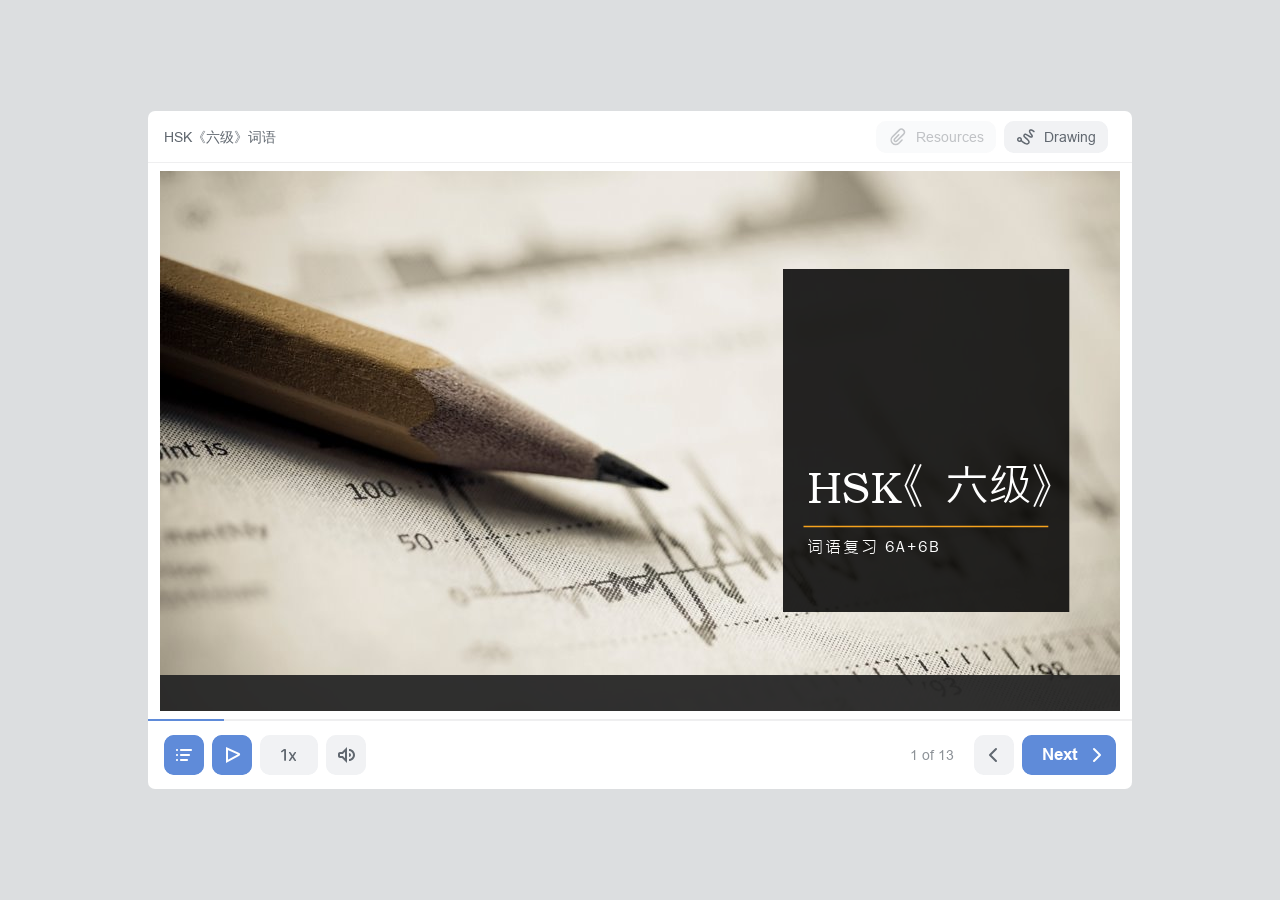
==== index.html @ 20f677ee "Add files via upload" ====
<!DOCTYPE html>
<!-- Created with iSpring --><!-- 976 684 --><!--version 11.7.0.5 --><!--type html --><!--mainFolder ./ -->
<html style=background-color:#dcdee0;>
<head>
    <meta http-equiv="Content-Type" content="text/html;charset=utf-8"/><meta name="viewport" content="width=device-width,initial-scale=1,minimum-scale=1,maximum-scale=1,user-scalable=no"/><meta name="format-detection" content="telephone=no"/><meta name="apple-mobile-web-app-capable" content="yes"/><meta name="apple-mobile-web-app-status-bar-style" content="black"/><meta http-equiv="X-UA-Compatible" content="IE=edge"/><meta name="msapplication-tap-highlight" content="no"/><title>HSK《六级》词语</title><link rel="apple-touch-icon-precomposed" href="data/apple-touch-icon.png"/><link rel="shortcut icon" type="image/ico" href="data/favicon.ico"/><style>body {background-color:#dcdee0;}#spr0_544abc {display:none;}</style>
    
    
    <style>
		#playerView {
			position:absolute;
			-webkit-tap-highlight-color:rgba(0,0,0,0);
			-webkit-user-select:none;
			-moz-user-select:none;
			-webkit-touch-callout:none;
			-webkit-user-drag:none;
		}
		#playerView * {
			position:absolute;
		}
		#preloader {
			width: 50px;
			height: 50px;
			position: absolute;
			top: 0;
			left: 0;
			bottom: 0;
			right: 0;
			margin: auto;
			border-radius: 10px;
			background-color: rgba(0, 0, 0, 0.5);
		}

		#preloader::after {
			content: '';
			position: absolute;
			background: url([data-uri]);
			background-size: cover;
			top: 0;
			left: 0;
			bottom: 0;
			right: 0;
			animation: preloader_spin 1s infinite linear;
			-webkit-animation: preloader_spin 1s infinite linear;
		}

		@keyframes preloader_spin { 0% {transform: rotate(0deg);} 100% {transform: rotate(360deg);} }
		@-webkit-keyframes preloader_spin { 0% {-webkit-transform: rotate(0deg);} 100% {-webkit-transform: rotate(360deg);}}
    </style>
</head>
<body>
	<div id="preloader"></div>
	<script src="data/browsersupport.js?9221EFC5"></script>
	<script src="data/player.js?9221EFC5"></script>
    <div id="content"></div>
    <div id="spr0_544abc"></div>
    <script>
		document.addEventListener("DOMContentLoaded", () => (function(startup){
			function start(savedPresentationState)
			{
				var presInfo = "eNrtW1tv49YR/iuEikUfarq8X7YPBa9r1bKoSLR3t5sFQUlHFrsUqZKUHXdhYIsiD73krW9B0RYo2gJNkNe2D/0xbYPkZ3TOISmRIiWvN3Hawt5kV9aZ4fCbmW/mzBHl152g87jz2uQUQ1AYkZYVxqYFQxZpTRFNmjdM05REU7IF4bpz0MlA+Wh0/K83v/j8w0+/+Puf/vXml19+9tGXn30Kssk+4WXnsSoxB51557EowOsEdCdxgkbLxBNFTmB4FrSWF53HHMNKB50VhhWk6SrIkMeyh/Ih44nfAxXUefy6E+F/XuF/4G2WrNBBx+88fkEEneUS1FLyFlR4jtxs5ocpIsvkp+uX1we5dpTWtIX92su6Nn+D7ayqzd6gvdyvjd3cKM/qQCSinEeiaTmsK4v7lS+qysp+zGkbjN3aqAXHbu1ZTVu9QXtc05b3a1+sato3eHkxrWoX9N2pndVwy0x7tEG9s6gxGJdP2rmG9SVe98v1cJsFB50E06VzTVj/ujMrrV6X922pRMDUxZVu67Zp2SpHGyzDQ6ULIq3zOk+LosrIrMUppiVd5w50pn7mv//dNAymiD38EU71ZHt1QhjgYhjBWpbNF2O4YHmeF76skLoXeMA3XTsDbjEHGy8/aEJ+P3k/yhvI53/46N9/+x0l+d+RxnkPACchSswhw7DEiHAoC6osiCynCKLMyRyiWfb65QFGRWL54mUR7zxC0+JiJv8jFFfnfSTPTkB+gkgQE+ncX6K0WBrl9s7yl6vi5VX+OstfLuNcOc+GpFFf/Pq32Jvf/7lMhc5zGquwDG0JmkALqqLRushztKlrjGFrgmryfEsquNZUcLtTwR0uo9umoooX5+GLTz7591/ffPnZP8o3f/9V5c1ff7558/nHH1fVfl2RfPhp9ZqfVSV/qUj+9puK5KOfVq/5ryH4/2IdJBnbedGZh7BtCsKMw7vrPGTLNy8PsIyvyoS6TKrK5LpMrdlk6kKWq0n5LalYk0pbUqUmVetSjq1KOW5LKtSk6/[base64]/F3TwXH3h+T3kueNwWz/lWnvN3ynPZFGVNVixaMhmJFhRWpFXDMGnF4G2T4znBEPUWnkutPJd281x64Pk95bno8Vs8F1p5Ltwpz0WVtyRW12jGNjWYWxQJzsiKQpu2JRmGojGcZrXwXG7lubyb5/[base64]/Z5SnWU85X+A6zbL8pKt2zRrcTwtSKpK6yYMMixEwNBMmGnMtuMo2/7Mlt3z0JZ9eGp7b7nOeuo3xPXKg2L8cFXmpmL++LR8s3l66gZZiKhenKAF1V2mq8W6JhhRlU0JzqqWLcKoY8LR1VZ42A4Ym1F51jR1ta0m2p+hsnseorLv8hS1Dff/[base64]/2qeNoQb4GQCxB24kevwiAqg4Ez1MAgbzGHlUSGV5kKEFbmFJEVK9yp6kwbOgQN2CPfpx3HyRQlQ38arKBXsfjLi3EYJylpgin0Z92fvDpP4lU0xUtECNC/Zdk2a+MHY/HSnwQZdDRohdnVEjptZ+T0uib5tiI2YIVogaJsY0ebZMEFqlkzRVM19XeydhRfoKRuzLQ4S7yFMRd9kNUsQN0pvHlLCy1uCRzUp3VLO02H3t5MLz6Pv0rClv75roSbhmlZzE3Xh/4VSnZYsMmft7LQyIjEQhu68e5JsPCTK32VZXG0A4RoK7qpvpuhZmZERpZ1/VbWSL19VUjEyNcBpxHot0vStokmlLeyk6JJHE1vShnmrS28q6kmNEvE/93SXjNt7wRrR+LeBdK71UiLkSact7B0jTeKKEvicOBHKCS/pOFfBOd+FsTRSTzFquOrEZ7w8XC/TOLzBKWp7pM7ocgfh2haDi2LXH8JGtAEiQk3WCDYGskvEMzjy54/RuH66/AXQRrA9eWoQzQMI/do8+V5WOyDe+Vy8Y18WHVWGTFdWRpA2xn4q7SxOAYiDf0MNa0MEnTRXB2iyyCa1kCQIPRXizFK0qoqWXei8KoFOHY/qa2cxeFqgYw85rsCMQOx7S+C8KoyiS6CKEhfBZGxSrN4EfyExNeqZyDOQ7LO5Tw4n4fwNzsL0CWaWnDXAKVrQItVmAUhukBrJBHxb61XeIn8ZDJf/77DHHQiPyjzSE5K0809sZda1kOzrOY43tPqSY2zCpRaQitrg5xMKOlGs7hdcgZ334jWscx/twLw4oPkGt2YJAmf5zp+lvmTOd6vMbWhE76CHSuOwS+Yqgq9LUcm8SpJETmanlVz1uLidk6hONMA06PDHrK4hLsYzkD3NMOwRqOu3rM8bdjVvJ6mWz1P14xjz3U83XrS7cNFT2Iqg//niBqj8yCKguicimdkgZy/wYPdthzXdU68gda3euQEAa4tKFzDey7qa2fdJ5rbdfqefgrX9+Hs2+mvewNVBnKPiZHlut3+E3yhNplA2wjGQQh9iBqhLAMH9l8M/cnCjeom71xnsHbNjZftfp2aXQdcGg5zj8iVGNZqGsRU5CcJcapxXSUIfeuZW0QCBwJ37T3ag6F1ttHGPSaIV01/R8fdvmf1NYKxWO72uu5z78Qh3rurJKIg2n4tfqTR7rPVd4YnWq9uZDZ7ayuAfmT1XWvoDY4c18k9yIuNWs7jLG5ehrPl9T3H9gzntO+WiaMeFZLTE90aPsKUfeQ6rlbkd/SoYekMlttSRap8T6qeaoD3RBse5y4YQwsWTO9p1z2Cq40EQfefUpdBNqeCEUw+UD/owg9XOZvL6sytuq5mHJ1ABDzTMU7JD6NT3e26PRxOM56scNdoKNtdHImNoh2EqKHUPdGe1LQGwSRbJU3FXrd/[base64]/VKLcoPwzbFo+6Tox78zZN0VM5P7VYHhHqDknJFy9RGo6fOEEfcIh2ThMBP00s4NeBYX8AslsegGpgiEt2+4UAeDbdqpxtNIO5okq3trLXhjhpJTpF3QGc6Tz0357sbU/70wo8mqJZkkvwDyOCaEAAmwGD9SQXLCfRW3Kx05xmQiZRwU+Ac46o5bgqeW7jqn5c1X9kcgZslqwgxn8crauJjaoRXeXQIQAyJIietwzYTI+u9U4h4V+vdwgQuU9IXYXex8lZWtChM7iVC00IPUmCZONPvnXZ/6NkatHZzK7j4nnP/AkXfzvMCrMcR/vEq+AlmeVrd/+BC69kjyo+mGCZcsDMth60AarV8Q5Ihl80E78W1+56YhLe44RWEJEKI0ByH5NY3HhkwwQxhVrtNxOEkhWjcd7/OsK+RfA2hvwng/pt/HTl4ewTF4Gc4vZ42gJ6pd3Hlj+B4Q4UoTbf1LNgkSFOFbh42hM9g3zKrJhZxOelstPoOgLDz/lK2RGibARz4GrCeWvqo6+KN+ikap7DT5AqEr1+1AWKeFje8oTtsxKZla6c9l6wQB5KFX4QBMOPNusCet606ODMmybr0YRcFdOA5bObU5RwliAhCOHriuf37ucE1Kb6qo2syFN6OLG1oHIGrfYNMhwY2E9ZkkCPsT88drWdISNbCzyZzaLIz/Ald3Vg+sJThKUCOyAcJ/3zzx5rqtuFci4QjzNIWVaALLgyyv0B/jzaDZUMN33htOIiqZ+VyaB41Er0ak88M0m29rQHZ1fQcRiUkayRYWEyVG8fKj9GwvAvceMfZCu9vrbOVn+UJzoJF2dAI9CIbm3PDiIyqabxKJhtAG0V8jIJiI0MO5ml19KrqlUmo+l0R75iqqyqbyi5awOagST7wyS+AGX89CfcczcwHw17sTwHWmk75WagoCyBs/r5C1wtyNrq+/g9F5PoO";
				PresentationPlayer.start(presInfo, "content", "playerView", onPlayerInit, savedPresentationState);
				function onPlayerInit(player)
				{
					(function(player){
	(function(player)
{
	function findConnector(win)
	{
		var retries = 0;
		while (!win.ispringPresentationConnector && win.parent && win.parent != win)
		{
			++retries;
			if (retries > 7)
			{
				return null;
			}

			win = win.parent;
		}
		return win.ispringPresentationConnector;
	}

	function getConnector()
	{
		var api = findConnector(window);
		if (!api && window.opener && (typeof(window.opener) != "undefined"))
		{
			api = findConnector(window.opener);
		}
		return api;
	}

	try
	{
		var connector = getConnector();
		if (connector)
		{
			connector.register(player);
		}
	}
	catch (e) {}
})(player);

})(player);

					var preloader = document.getElementById("preloader");
					preloader.parentNode.removeChild(preloader);
				}
			}

			if (startup)
				startup(start);
			else
				start();
		})());
    </script>
</body>
</html>
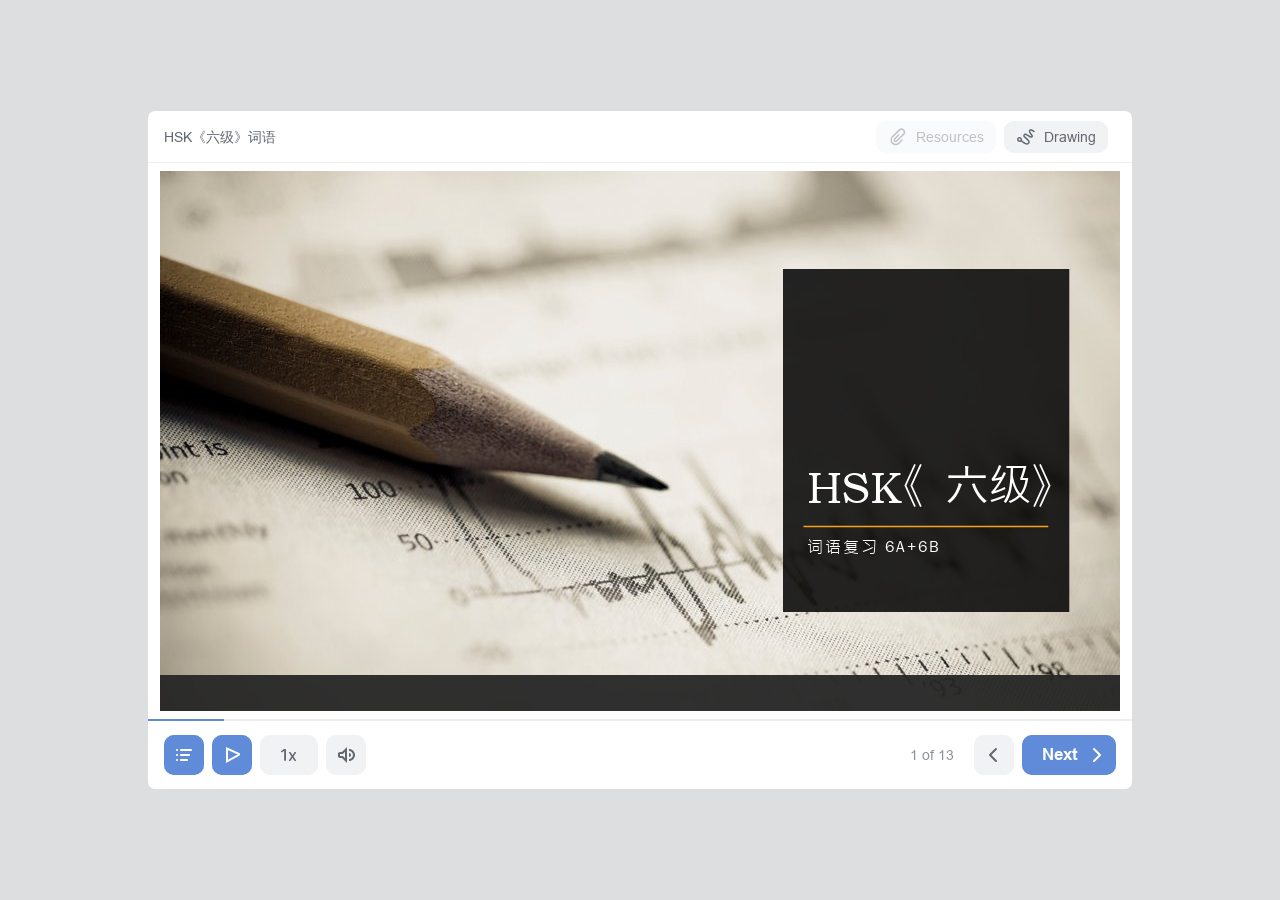
==== commit 7164ea50: "Add files via upload" ====
--- a/index.html
+++ b/index.html
@@ -2,7 +2,7 @@
 <!-- Created with iSpring --><!-- 976 684 --><!--version 11.7.0.5 --><!--type html --><!--mainFolder ./ -->
 <html style=background-color:#dcdee0;>
 <head>
-    <meta http-equiv="Content-Type" content="text/html;charset=utf-8"/><meta name="viewport" content="width=device-width,initial-scale=1,minimum-scale=1,maximum-scale=1,user-scalable=no"/><meta name="format-detection" content="telephone=no"/><meta name="apple-mobile-web-app-capable" content="yes"/><meta name="apple-mobile-web-app-status-bar-style" content="black"/><meta http-equiv="X-UA-Compatible" content="IE=edge"/><meta name="msapplication-tap-highlight" content="no"/><title>HSK《六级》词语</title><link rel="apple-touch-icon-precomposed" href="data/apple-touch-icon.png"/><link rel="shortcut icon" type="image/ico" href="data/favicon.ico"/><style>body {background-color:#dcdee0;}#spr0_544abc {display:none;}</style>
+    <meta http-equiv="Content-Type" content="text/html;charset=utf-8"/><meta name="viewport" content="width=device-width,initial-scale=1,minimum-scale=1,maximum-scale=1,user-scalable=no"/><meta name="format-detection" content="telephone=no"/><meta name="apple-mobile-web-app-capable" content="yes"/><meta name="apple-mobile-web-app-status-bar-style" content="black"/><meta http-equiv="X-UA-Compatible" content="IE=edge"/><meta name="msapplication-tap-highlight" content="no"/><title>HSK《六级》词语</title><link rel="apple-touch-icon-precomposed" href="data/apple-touch-icon.png"/><link rel="shortcut icon" type="image/ico" href="data/favicon.ico"/><style>body {background-color:#dcdee0;}#spr0_7942b9 {display:none;}</style>
     
     
     <style>
@@ -49,15 +49,15 @@
 </head>
 <body>
 	<div id="preloader"></div>
-	<script src="data/browsersupport.js?9221EFC5"></script>
-	<script src="data/player.js?9221EFC5"></script>
+	<script src="data/browsersupport.js?70C713C1"></script>
+	<script src="data/player.js?70C713C1"></script>
     <div id="content"></div>
-    <div id="spr0_544abc"></div>
+    <div id="spr0_7942b9"></div>
     <script>
 		document.addEventListener("DOMContentLoaded", () => (function(startup){
 			function start(savedPresentationState)
 			{
-				var presInfo = "eNrtW1tv49YR/iuEikUfarq8X7YPBa9r1bKoSLR3t5sFQUlHFrsUqZKUHXdhYIsiD73krW9B0RYo2gJNkNe2D/0xbYPkZ3TOISmRIiWvN3Hawt5kV9aZ4fCbmW/mzBHl152g87jz2uQUQ1AYkZYVxqYFQxZpTRFNmjdM05REU7IF4bpz0MlA+Wh0/K83v/j8w0+/+Puf/vXml19+9tGXn30Kssk+4WXnsSoxB51557EowOsEdCdxgkbLxBNFTmB4FrSWF53HHMNKB50VhhWk6SrIkMeyh/Ih44nfAxXUefy6E+F/XuF/4G2WrNBBx+88fkEEneUS1FLyFlR4jtxs5ocpIsvkp+uX1we5dpTWtIX92su6Nn+D7ayqzd6gvdyvjd3cKM/qQCSinEeiaTmsK4v7lS+qysp+zGkbjN3aqAXHbu1ZTVu9QXtc05b3a1+sato3eHkxrWoX9N2pndVwy0x7tEG9s6gxGJdP2rmG9SVe98v1cJsFB50E06VzTVj/ujMrrV6X922pRMDUxZVu67Zp2SpHGyzDQ6ULIq3zOk+LosrIrMUppiVd5w50pn7mv//dNAymiD38EU71ZHt1QhjgYhjBWpbNF2O4YHmeF76skLoXeMA3XTsDbjEHGy8/aEJ+P3k/yhvI53/46N9/+x0l+d+RxnkPACchSswhw7DEiHAoC6osiCynCKLMyRyiWfb65QFGRWL54mUR7zxC0+JiJv8jFFfnfSTPTkB+gkgQE+ncX6K0WBrl9s7yl6vi5VX+OstfLuNcOc+GpFFf/Pq32Jvf/7lMhc5zGquwDG0JmkALqqLRushztKlrjGFrgmryfEsquNZUcLtTwR0uo9umoooX5+GLTz7591/ffPnZP8o3f/9V5c1ff7558/nHH1fVfl2RfPhp9ZqfVSV/qUj+9puK5KOfVq/5ryH4/2IdJBnbedGZh7BtCsKMw7vrPGTLNy8PsIyvyoS6TKrK5LpMrdlk6kKWq0n5LalYk0pbUqUmVetSjq1KOW5LKtSk6/[base64]/F3TwXH3h+T3kueNwWz/lWnvN3ynPZFGVNVixaMhmJFhRWpFXDMGnF4G2T4znBEPUWnkutPJd281x64Pk95bno8Vs8F1p5Ltwpz0WVtyRW12jGNjWYWxQJzsiKQpu2JRmGojGcZrXwXG7lubyb5/[base64]/Z5SnWU85X+A6zbL8pKt2zRrcTwtSKpK6yYMMixEwNBMmGnMtuMo2/7Mlt3z0JZ9eGp7b7nOeuo3xPXKg2L8cFXmpmL++LR8s3l66gZZiKhenKAF1V2mq8W6JhhRlU0JzqqWLcKoY8LR1VZ42A4Ym1F51jR1ta0m2p+hsnseorLv8hS1Dff/[base64]/2qeNoQb4GQCxB24kevwiAqg4Ez1MAgbzGHlUSGV5kKEFbmFJEVK9yp6kwbOgQN2CPfpx3HyRQlQ38arKBXsfjLi3EYJylpgin0Z92fvDpP4lU0xUtECNC/Zdk2a+MHY/HSnwQZdDRohdnVEjptZ+T0uib5tiI2YIVogaJsY0ebZMEFqlkzRVM19XeydhRfoKRuzLQ4S7yFMRd9kNUsQN0pvHlLCy1uCRzUp3VLO02H3t5MLz6Pv0rClv75roSbhmlZzE3Xh/4VSnZYsMmft7LQyIjEQhu68e5JsPCTK32VZXG0A4RoK7qpvpuhZmZERpZ1/VbWSL19VUjEyNcBpxHot0vStokmlLeyk6JJHE1vShnmrS28q6kmNEvE/93SXjNt7wRrR+LeBdK71UiLkSact7B0jTeKKEvicOBHKCS/pOFfBOd+FsTRSTzFquOrEZ7w8XC/TOLzBKWp7pM7ocgfh2haDi2LXH8JGtAEiQk3WCDYGskvEMzjy54/RuH66/AXQRrA9eWoQzQMI/do8+V5WOyDe+Vy8Y18WHVWGTFdWRpA2xn4q7SxOAYiDf0MNa0MEnTRXB2iyyCa1kCQIPRXizFK0qoqWXei8KoFOHY/qa2cxeFqgYw85rsCMQOx7S+C8KoyiS6CKEhfBZGxSrN4EfyExNeqZyDOQ7LO5Tw4n4fwNzsL0CWaWnDXAKVrQItVmAUhukBrJBHxb61XeIn8ZDJf/77DHHQiPyjzSE5K0809sZda1kOzrOY43tPqSY2zCpRaQitrg5xMKOlGs7hdcgZ334jWscx/twLw4oPkGt2YJAmf5zp+lvmTOd6vMbWhE76CHSuOwS+Yqgq9LUcm8SpJETmanlVz1uLidk6hONMA06PDHrK4hLsYzkD3NMOwRqOu3rM8bdjVvJ6mWz1P14xjz3U83XrS7cNFT2Iqg//niBqj8yCKguicimdkgZy/wYPdthzXdU68gda3euQEAa4tKFzDey7qa2fdJ5rbdfqefgrX9+Hs2+mvewNVBnKPiZHlut3+E3yhNplA2wjGQQh9iBqhLAMH9l8M/cnCjeom71xnsHbNjZftfp2aXQdcGg5zj8iVGNZqGsRU5CcJcapxXSUIfeuZW0QCBwJ37T3ag6F1ttHGPSaIV01/R8fdvmf1NYKxWO72uu5z78Qh3rurJKIg2n4tfqTR7rPVd4YnWq9uZDZ7ayuAfmT1XWvoDY4c18k9yIuNWs7jLG5ehrPl9T3H9gzntO+WiaMeFZLTE90aPsKUfeQ6rlbkd/SoYekMlttSRap8T6qeaoD3RBse5y4YQwsWTO9p1z2Cq40EQfefUpdBNqeCEUw+UD/owg9XOZvL6sytuq5mHJ1ABDzTMU7JD6NT3e26PRxOM56scNdoKNtdHImNoh2EqKHUPdGe1LQGwSRbJU3FXrd/[base64]/VKLcoPwzbFo+6Tox78zZN0VM5P7VYHhHqDknJFy9RGo6fOEEfcIh2ThMBP00s4NeBYX8AslsegGpgiEt2+4UAeDbdqpxtNIO5okq3trLXhjhpJTpF3QGc6Tz0357sbU/70wo8mqJZkkvwDyOCaEAAmwGD9SQXLCfRW3Kx05xmQiZRwU+Ac46o5bgqeW7jqn5c1X9kcgZslqwgxn8crauJjaoRXeXQIQAyJIietwzYTI+u9U4h4V+vdwgQuU9IXYXex8lZWtChM7iVC00IPUmCZONPvnXZ/6NkatHZzK7j4nnP/AkXfzvMCrMcR/vEq+AlmeVrd/+BC69kjyo+mGCZcsDMth60AarV8Q5Ihl80E78W1+56YhLe44RWEJEKI0ByH5NY3HhkwwQxhVrtNxOEkhWjcd7/OsK+RfA2hvwng/pt/HTl4ewTF4Gc4vZ42gJ6pd3Hlj+B4Q4UoTbf1LNgkSFOFbh42hM9g3zKrJhZxOelstPoOgLDz/lK2RGibARz4GrCeWvqo6+KN+ikap7DT5AqEr1+1AWKeFje8oTtsxKZla6c9l6wQB5KFX4QBMOPNusCet606ODMmybr0YRcFdOA5bObU5RwliAhCOHriuf37ucE1Kb6qo2syFN6OLG1oHIGrfYNMhwY2E9ZkkCPsT88drWdISNbCzyZzaLIz/Ald3Vg+sJThKUCOyAcJ/3zzx5rqtuFci4QjzNIWVaALLgyyv0B/jzaDZUMN33htOIiqZ+VyaB41Er0ak88M0m29rQHZ1fQcRiUkayRYWEyVG8fKj9GwvAvceMfZCu9vrbOVn+UJzoJF2dAI9CIbm3PDiIyqabxKJhtAG0V8jIJiI0MO5ml19KrqlUmo+l0R75iqqyqbyi5awOagST7wyS+AGX89CfcczcwHw17sTwHWmk75WagoCyBs/r5C1wtyNrq+/g9F5PoO";
+				var presInfo = "eNrtnF1v40h2hv+KoGCQi5hesqr41bkISJHqVlq2vJLcPZ2ZgUBLlMW0JDoSZY93YGCCxQKZJHM3d4sgCRAkAXYHc7u7WOTHZHcwe7d/IaeKkshzRMnunnGABdwftsn3sOo5p6peFgVLn9WT+rP6Z6bVMLltM03XdVsT8KPmhzzUAsfwPeH7DmP6Xf2onkHwi97L333+j9/+7OvvfvNfv/v8n/7wzZd/+OZr0IaHxJv6M9fSj+qT+jNTwPchxA7TRdy7WgxsV1iOwSDq6rr+jOmGdVRfSaxkuVwlWTwwjGP7WB+Yfwkhcf3ZZ/W5/PJWfoHDbLGKj+pR/dlHSqhfXUHYUh1CCGeqs3E0XcbqtPrp7pO7ozx6vkTR4nD0FY7m97SdlaONe6KvDkfLNIvgMQaxVHBeid2WpzjYPBx8XQ52DjMvqzD2R8cVHPujxyjavSf6AkXbh6OvVyj6niyvR+Xo9fTdG50hbluvrjaE12doBsvls6zfwfkreT7anJ/SWXBUX8jpUr9Ts/6z+njT6t2m34qVCEwtudKbfjMImy7TGobONdEQpuZzn2um6eq2ETInCK27PIH6KMqij3+0nCaj2Dj+WznUQ3p2qGZAX2IkWy2bzC7ggqvLfOHbjlr3ggPfaJsMpKUfFVl+uov88eLjeW4g3/7Hl7//9b/VrOgvrIvcAyBJqJJ+rOuGakQc28K1hWkwR5g2s1msGcbdJ0eSStXyo0/W9c4rNFpfrOd/xPrq3Efy0UnUT1AJ1cRyEl3Fy/WpXt7eq/zb7frb2/z7OP92k+bB+WhYXu27r/5VZvPv//3H3/6DoRn6H3/7xWZQfM48wzF0LRSe0ITreJpvcqYFvqc3mp5wA84rBoVVDgrbPyjs+Gr+roNSTS7H5rtf/vL3v/r8D9/8z+bgN/9cOvjVF8XBtz//eTnsq5Lys6/L1/y0rPyipPz6X0rKl3+PDhCEPC5zKP0LdIxoVPxXWC8zqet/SvRfYL0MB53nfH9a8xQmg2zno/pkqssbsm0PIYHJ1NgcfHIkNV7WBNassmZjzUVt6lg0GFI5UU2kWkR1kOpilRlllTGiCqSaREX5MJIQQ/0y0i9HNeS0iChfTvLliIoTKo6oOKHiiIoTKoGoBKESiEoQKoGoBKESiEoUVA/0P5N73PdNA/yv6WjCCbnmG42GFlp66PrNZtMNvQr/45X+x/f7H3/yvyf/q/K/z9QkukkHbKAD+Go7a25S4+Mfvez0vJde36vBBsWq+Z5f043jSTabyieiVE0ZmFGmox9bhikMWzg6PNHkE8zk/Fi3LVcXzLUc2zzabtdg3m239dR+L0ZGYb/yoGS/G01gzSprNtZc1KaOxdx+tyonqolUi6gOUl2sMqOsMkZUgVSTqCgfRhJiqF9G+uWohpwWEeXLSb4cUXFCxREVJ1QcUXFCJRCVIFQCUQlCJRCVIFQCUYmC6oH267m2J7jJNd1n8EwQGp7mWV6oWZbjctcXnuFW2a+otF+x337Fk/0+2e9B++UDg9gvq7Rf9rj2Ox66hf3Kg5L9bjSBNaus2VhzUZs6FnP73aqcqCZSLaI6SHWxyoyyyhhRBVJNoqJ8GEmIoX4Z6ZejGnJaRJQvJ/lyRMUJFUdUnFBxRMUJlUBUglAJRCUIlUBUglAJRCUKqgfabzPUbdPyDS1oWqYm7DDUXAPcOHBt2xJNK2g2ggr7NSvt19xvv+aT/T7Z70H7FQNG7JdX2i9/VPs1+VDf2q86KOx3qwmsWWXNxpqL2tSxqOy3UDlRTaRaRHWQ6mKVGWWVMaIKpJpERfkwkhBD/TLSL0c15LSIKF9O8uWIihMqjqg4oeKIihMqgagEoRKIShAqgagEoRKIShRUD7Rf17CboRU0NN0VriZcF+zX5yH8ZBhNrruB7dgV9mtV2q+1336tJ/t9st+D9msOOLFfUWm/4nHt1x46hf3Kg5L9bjSBNaus2VhzUZs6FnP73aqcqCZSLaI6SHWxyoyyyhhRBVJNoqJ8GEmIoX4Z6ZejGnJaRJQvJ/lyRMUJFUdUnFBxRMUJlUBUglAJRCUIlUBUglAJRCUKqofufk3DNYLQ1PTQB/v1Gobmc+5pPDBsv+n7FuNGhf3alfZr77df+8l+n+z3oP1aA0Hs16y0X/Nx7ffiorT7lQcl+91oAmtWWbOx5qI2dSzm9rtVOVFNpFpEdZDqYpUZZZUxogqkmkRF+TCSEEP9MtIvRzXktIgoX07y5YiKEyqOqDih4oiKEyqBqAShEohKECqBqAShEohKFFQPtF9DZ6ZhGUyzTa5rwuGu5jYMoVlB4LiBE7oNW6+wX6fSfp399us82e+T/R60X3tgEvu1Ku3Xelz7Hbul3a88KNnvRhNYs8qajTUXtaljMbffrcqJaiLVIqqDVBerzCirjBFVINUkKsqHkYQY6peRfjmqIadFRPlyki9HVJxQcUTFCRVHVJxQCUQlCJVAVIJQCUQlCJVAVKKgeqD9hp7wYb8MG9+m6WkiNA2wXx92v2HTb/iBYzfNqtd+3Ur7dffbr/tkv0/2e9B+nYFF7NeutF/[base64]/AUI3XTuwmOaGTRN2wIGu+U0HPDjUm7rLjSDw3Sr7rX73m3Hg7W/G+7z/rYr7T+kN2OsT+Xvzz5rzusqy7i2SaJobzUfrEo3nmX58k47lo03dk3yubjKbCy49I5AnmGG4htAtZipQHDGiEZcqR85sQzgyZPMJAUBxcRDDeFSMo/rF2vQKnuQgD3tknmSH5+IwEP//KdAOGXQt1mB+mr6dRfNaZzqq9bLbabwDKTCk44riDpRTct01bZ0bBaYwIMzMz+Sc3HA5N12FJUFLKOYa5c2q9jzNJsmwdt7aoTDLFAbcCF1DN0yVdw5h6q5tmZtS4YgRjSAE1prgJBku0mU6zmp/PYnnly/ipArFIigYQ/Bt5lFZHu3IBMJeQzQX0fztNJlviiFHaIfBJjPHsEydu3oJxLCZYxpmae6UY0Y7MYoG2lOfR3ORLkbxohuNkhV4lSE//COdpoulMsEl+LMfDd9eLtLVfCRPKRHQ/yxswkZb/vJ9ehUNkwwcDawwu70Cp633Ou1WoD7tQzYQTuNZPM+KdrxhllzHqLXAhP27/16tvUiv4wVuLAhZaL5DY/340wy1AOvO4cE7tlCRlmCwPsN3bGc3oYc3004v0+8zYFfR5b4BDxpBGOr3XT+NbuPFnhaa6s+DWtgZEcsAG7q390Uyixa3/irL0vkeCLPp+IH7fg3tjoyp27bvv1Nrar19XyTVyA+Bs1Pohw0SbWIX5UHtLONhOh/dN2Ry3jbF+za1ixaa8u87trc7bO+FtWfg3gfp/dZIRSO7OA9o6U7eKObZIp2eRfN4qj7kLLpOLqMsSecn6UiGXtz25A5fbu6vFunlIl4u/[base64]/7FUS38SjEHpN4uUWaLaaZsk0vo63JHOV3zZunWUcLYaT7eeFTSBmHiWbcVRPSqOiT5mll7XjcYYSl/c0PKhpVkJBA1o6d5ZPpnjRmo/TauUV9F5I21rmn00GvPJBckt3oQZJPs/VoyyLhhN5v5ZTG5zwLdyx0hTygl3VOo4kMkxXi2WsHk1flcesIkU6prA4l4mcHnXj2JBLuCVxzvyB12iEvV7Lb4cDr9vyBm3PD9sD32u8HPQ7Az983jqFi56ntQz+TeLaRXyZzOfJ/[base64]/pvBSUdl318t5jWodoTqp4z2UFunne6J18aNjMcPbgXoe+FpP+wOzl50+p08g3yx1a4maZbuXiZHa3A66DQHjc75aX8zcLUP1sr5iR92P5BT9oN+p++tx7f3wU5Lr+B01VCpVX5gqF57wHvidV/mKTS6IZwIBq9b/RdwdWMRg/uPajdJNqklPdj5wPqJr6PpKp/Nm9WZt9rve40XJ1CBQdBpnKsfeud+v9Vvy3IG6XAlXWMnuNmSlSgCm8k03glqnXjPUdRZMsxWi93Aduv0ZTmunczf7gTl1SpF5WaowjYW4p2drafitpjgJvKOmMc1GgNo6xzGrglSZzwmp+UM7szxyU13uYnnUue03+2087U4aLQ7PSh/[base64]/01fVew50CZmun3QMTCzZn1CqCfc+kNlpEsCW7rIzvej1V03ARLePF3pCB125vomrRdFoV+KL1/EUb/ueD9GKzf6pu9UxNvbPNlFtbptfrve50ZcVD5ZiqBNFyeQNPDbLW17AXy2tQLsy6Eq3TRgfGsdEvt9OaD6Hu8TDbtrONhh49NTjrcQe6oPN60M/nez+tRaPraD6M0SCrwT+CEdxOCIBJJGw0LLGcgLdKs/I7H8JkUkt4V+i8lKvm5a7wJpSr/s1mzZdujjA3N7NKTcw36ao2jOTUmN7m1VGAEqmmnrSOq5rohT8+h4q3vPY7NCGXqfJFuLuEuZWtLUpO7qs4Hq3jYAjCQI70j89bfzNoemDtASmu7HMSXcfzP8/HBWa9rPDfrZKfyFm+LN//4MLwww9q0XwkMeGCvcNyXAmA1vI9gwxjuTvAB7n29ykn4Tt0eAslmcexmuayJO/cca8BO5gu7NXepeLwJBVr0nd/yLJvSX6A0t8HeLjzH2IMHk6w3vg1Ou22dwae6bfkyu/B401tGi+XNC6Em4QyVXDz6Y74Idy3gnITs3Sz0ymiTjsA0cz9ZWOJYJsJPPDtYL0O/V6rL2/Ur+OLJdxp8gA1X7+vAcp5uu7wHnco5CBseuftvjqjEljMonUZgFnerNfsuW1huCBVg3UTwV0U6CBzuJnXbibxIlbCFB495b79r/IGt5Pi+ya6nQzrbHuh1228gFRPG2p32JDNTJEGYyTzafd72z0kDNYsyoYTMNmxfIUON5ZvWDblWUP21AsJ//v5f6JQ2nAepcoxzZYVoTBd5MJQ9xfw93mxsdwJkx1vG07m5Wflzaa5tzPQqwv1msGSxpENct/zc4xSSbYkUlzvKovENi+jSb0Fc+M991by/la5t4qyfICzZLYxNIW+Ho3iuaGntqrLdLUYFkBFoHyMgsWmNjlynpa3XuW4zSCU8y7Je3bV5ZBiZa8toHjQVC/45BfAHn+7E253vCDfGLbTaARY2+mUPwutlwVM2Py4NF2v1bPR3d3/AR7n2Wo=";
 				PresentationPlayer.start(presInfo, "content", "playerView", onPlayerInit, savedPresentationState);
 				function onPlayerInit(player)
 				{
